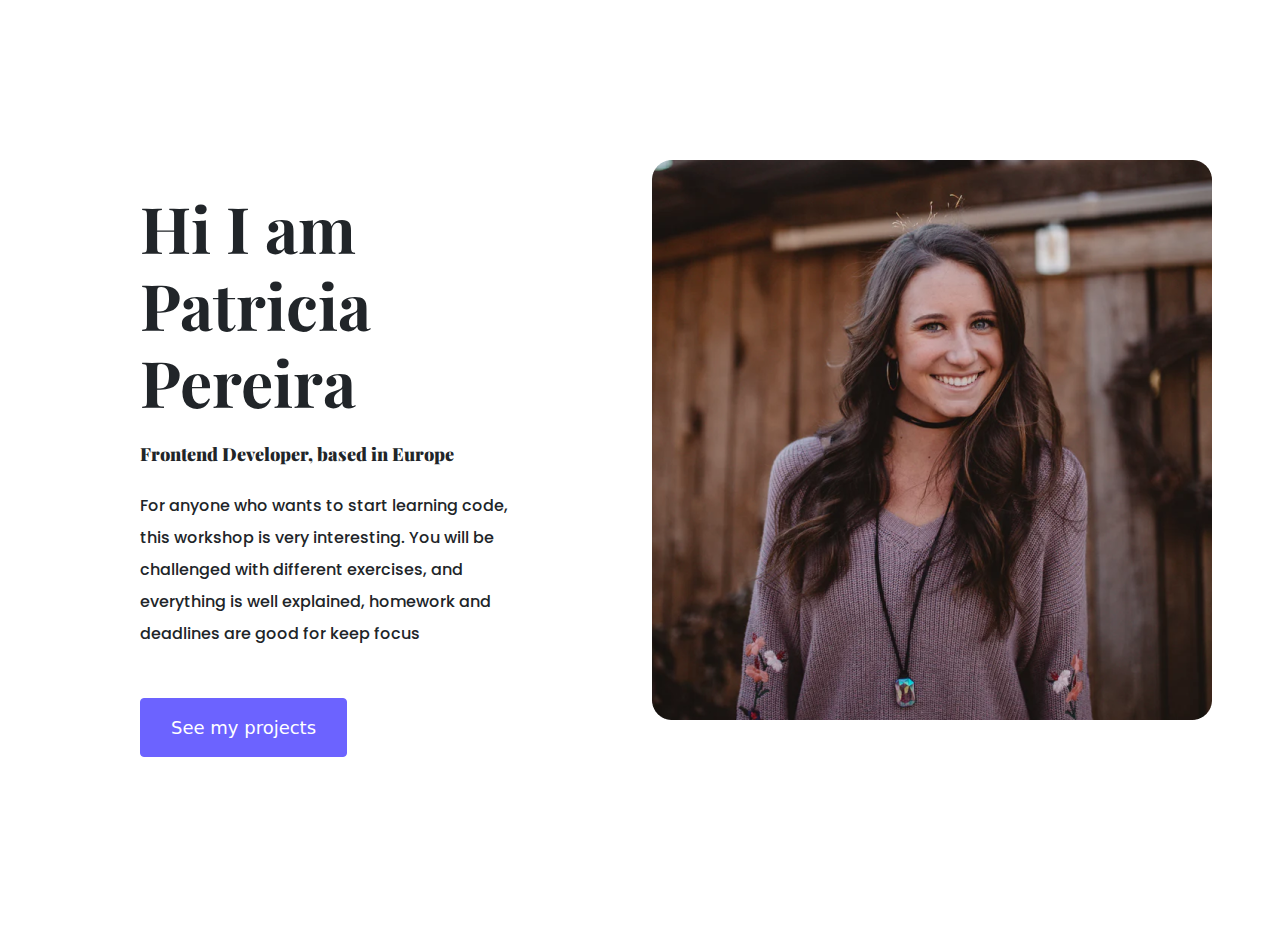
==== about.html @ cb129917 "about.html" ====
<!DOCTYPE html>
<html lang="en">
  <head>
    <meta charset="UTF-8" />
    <meta name="viewport" content="width=device-width, initial-scale=1.0" />
    <link
      href="https://cdn.jsdelivr.net/npm/bootstrap@5.3.3/dist/css/bootstrap.min.css"
      rel="stylesheet"
      integrity="sha384-QWTKZyjpPEjISv5WaRU9OFeRpok6YctnYmDr5pNlyT2bRjXh0JMhjY6hW+ALEwIH"
      crossorigin="anonymous"
    />
    <script
      src="https://cdn.jsdelivr.net/npm/bootstrap@5.3.3/dist/js/bootstrap.bundle.min.js"
      integrity="sha384-YvpcrYf0tY3lHB60NNkmXc5s9fDVZLESaAA55NDzOxhy9GkcIdslK1eN7N6jIeHz"
      crossorigin="anonymous"
    ></script>
    <link rel="preconnect" href="https://fonts.googleapis.com" />
    <link rel="preconnect" href="https://fonts.gstatic.com" crossorigin />
    <link
      href="https://fonts.googleapis.com/css2?family=Playfair+Display:ital,wght@0,400..900;1,400..900&display=swap"
      rel="stylesheet"
    />
    <link rel="preconnect" href="https://fonts.googleapis.com" />
    <link rel="preconnect" href="https://fonts.gstatic.com" crossorigin />
    <link
      href="https://fonts.googleapis.com/css2?family=Playfair+Display:ital,wght@0,400..900;1,400..900&family=Poppins:ital,wght@0,100;0,200;0,300;0,400;0,500;0,600;0,700;0,800;0,900;1,100;1,200;1,300;1,400;1,500;1,600;1,700;1,800;1,900&display=swap"
      rel="stylesheet"
    />
    <link rel="stylesheet" href="src/style.css" />
    <title>About me</title>
  </head>
  <body>
    <div class="about-container">
      <div class="row">
        <div class="col-lg-6">
          <div class="about-container-info">
            <h1 class="mb-4">Hi I am Patricia Pereira</h1>
            <h2 class="mb-4">Frontend Developer, based in Europe</h2>
            <p class="mb-5">
              For anyone who wants to start learning code, this workshop is very
              interesting. You will be challenged with different exercises, and
              everything is well explained, homework and deadlines are good for
              keep focus
            </p>
            <a href="" class="btn btn-branding-outline mb-1">See my projects</a>
          </div>
        </div>

        <div class="col-lg-6">
          <img src="images/Patricia.png" class="img-fluid" alt="" />
        </div>
      </div>
    </div>
  </body>
</html>
---- src/style.css ----
h1 {
  font-family: "Playfair Display", sans-serif;
  font-weight: 700;
  font-size: 96px;
}

.hero .intro {
  font-family: "Poppins", sans-serif;
  font-weight: 700;
  font-size: 36px;
}

.hero p {
  font-family: "Poppins", sans-serif;
  font-size: 24px;
  font-weight: 400;
  line-height: 80px;
}

.hero {
  background: #f9f7fe;
  text-align: center;
  padding: 160px 0;
}

button {
  padding: 15px 30px;
  border: 1px solid #6c63ff;
  border-radius: 4px;
  background: #6c63ff;
  color: white;
}

h2 {
  font-family: "Playfair Display", sans-serif;
  font-size: 64px;
}

p {
  font-family: "Poppins", sans-serif;
  font-weight: normal;
  font-size: 18px;
}

.container p {
  font-family: "Poppins", sans-serif;
  font-size: 16px;
}

.description {
  padding: 120px 60px;
}

.btn-branding-outline {
  color: #6c63ff;
  border: 1px solid #6c63ff;
  text-decoration: none;
  padding: 18px 30px;
  border-radius: 4px;
  font-weight: 500;
}

.about-container {
  margin: 0 auto;
  padding: 160px 20px;
}

.about-container-info {
  margin: 30px 120px;
}
.about-container h1 {
  font-size: 64px;
}

.about-container h2 {
  font-size: 18px;
  font-weight: 900;
}

.about-container p {
  font-size: 16px;
  font-weight: 500;
  line-height: 2;
}

.about-container .btn {
  background: #6c63ff;
  color: white;
  padding: 15px 30px;
  font-size: 18px;
}

@media (max-width: 900px) {
  h1 {
    font-size: 44px;
  }

  h2 {
    font-size: 44px;
  }

  .hero {
    padding: 80px 20px;
  }

  .col-6 {
    width: 100%;
  }

  .description {
    padding: 0;
    text-align: center;
  }

  .about-container {
    text-align: center;
    margin: 0 auto;
    padding: 0 20px;
  }
}
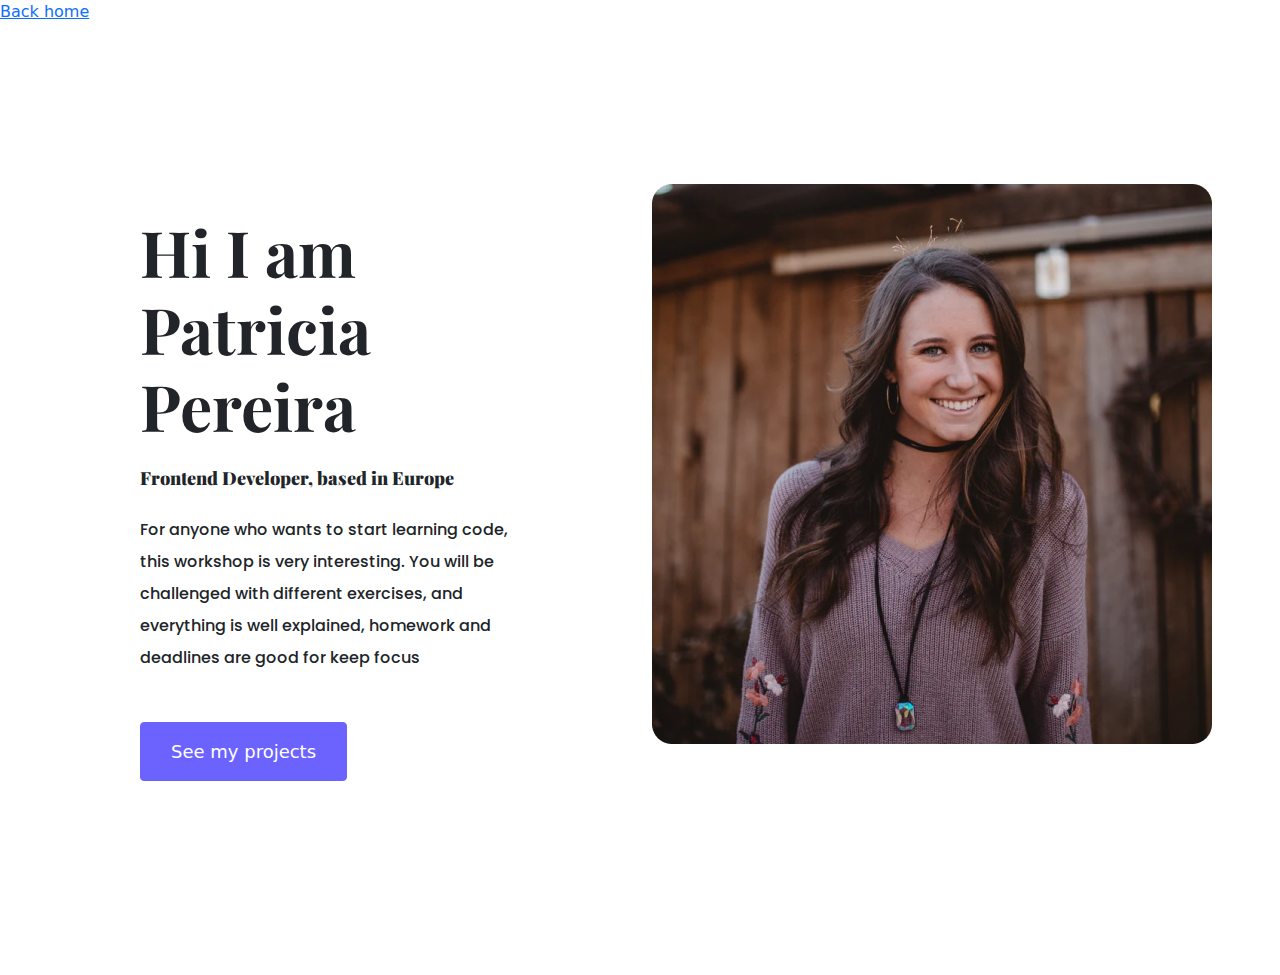
==== commit 0c2518ff: "Buttons added on the header" ====
--- a/about.html
+++ b/about.html
@@ -30,6 +30,9 @@
     <title>About me</title>
   </head>
   <body>
+    <header>
+      <a href="index.html">Back home</a>
+    </header>
     <div class="about-container">
       <div class="row">
         <div class="col-lg-6">
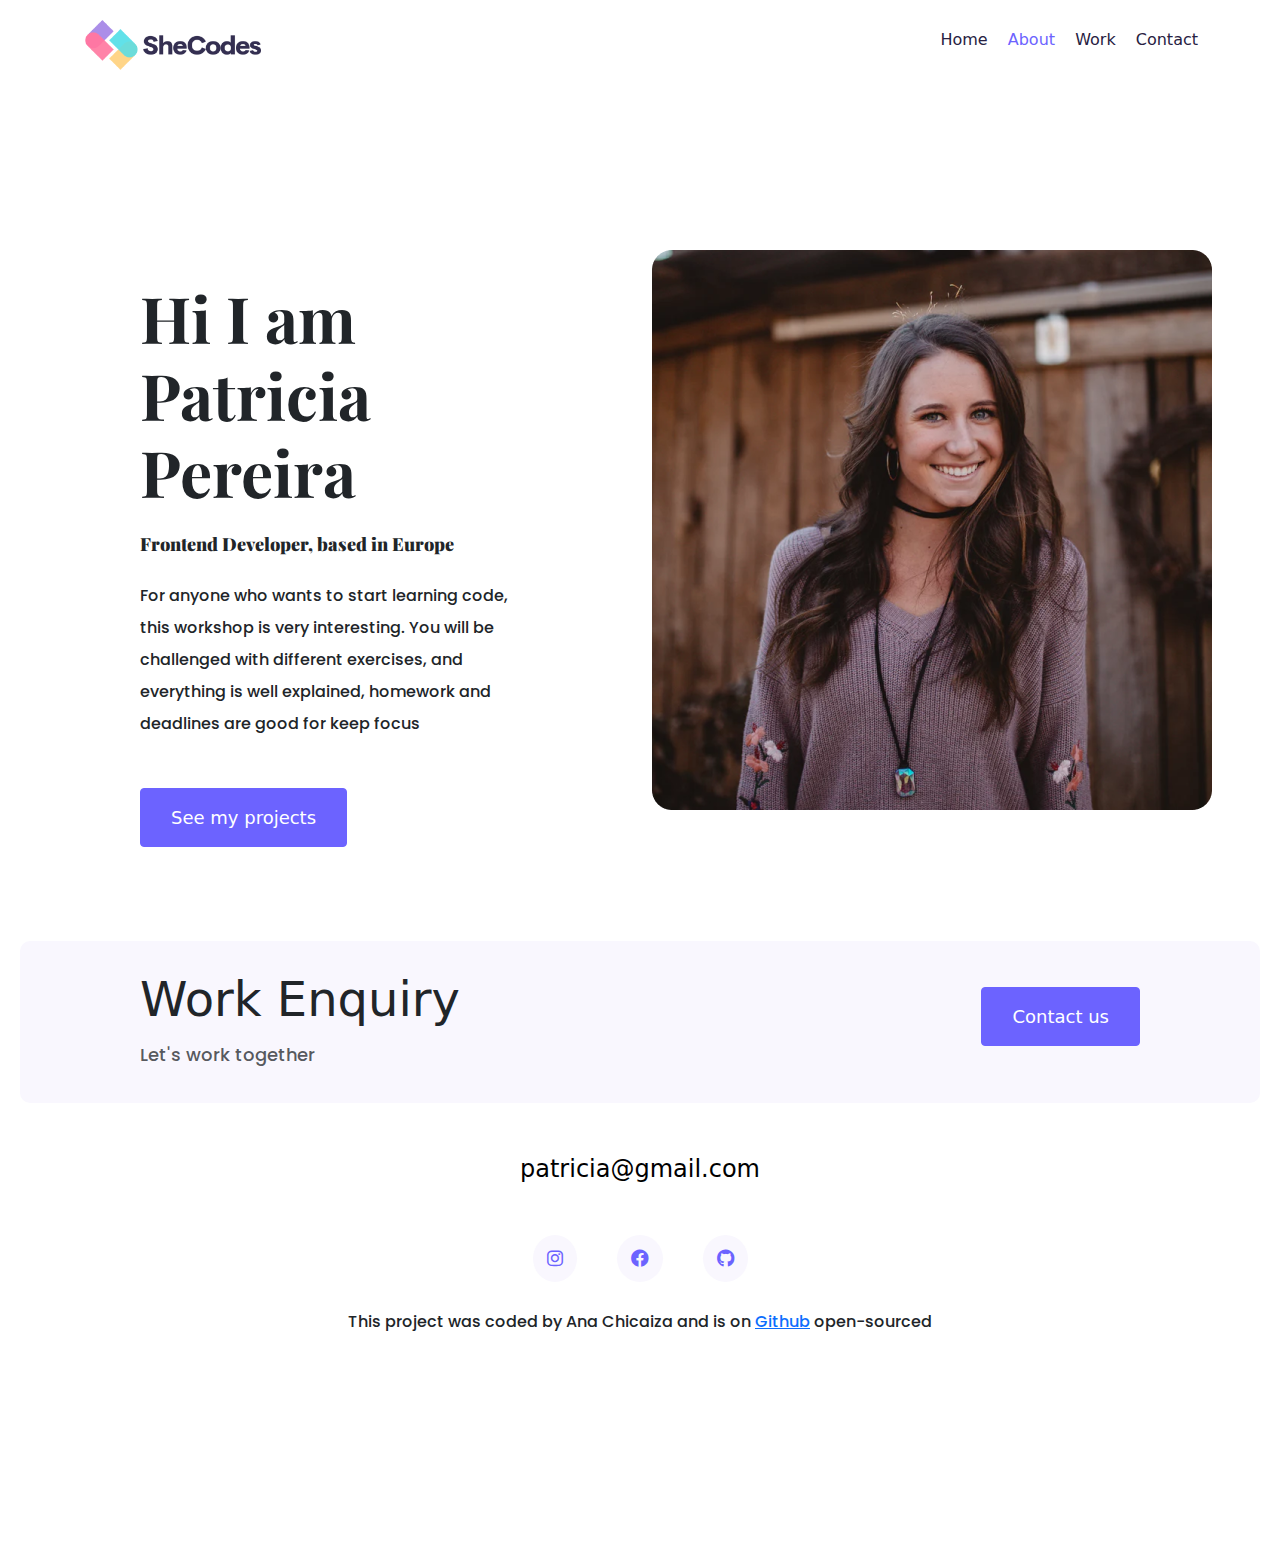
==== commit ed5a2001: "Links and footer added" ====
--- a/about.html
+++ b/about.html
@@ -26,12 +26,43 @@
       href="https://fonts.googleapis.com/css2?family=Playfair+Display:ital,wght@0,400..900;1,400..900&family=Poppins:ital,wght@0,100;0,200;0,300;0,400;0,500;0,600;0,700;0,800;0,900;1,100;1,200;1,300;1,400;1,500;1,600;1,700;1,800;1,900&display=swap"
       rel="stylesheet"
     />
+    <link
+      rel="stylesheet"
+      href="https://cdnjs.cloudflare.com/ajax/libs/font-awesome/6.0.0-beta3/css/all.min.css"
+    />
     <link rel="stylesheet" href="src/style.css" />
     <title>About me</title>
   </head>
   <body>
     <header>
-      <a href="index.html">Back home</a>
+      <div class="container">
+        <nav class="d-flex justify-content-between">
+          <img
+            src="images/logo.png"
+            class="logo d-none d-md-block"
+            alt="patricia logo"
+          />
+          <img
+            src="images/small-logo.jpg"
+            class="small-logo d-block d-md-none"
+            alt="patricia small logo"
+          />
+          <ul>
+            <li>
+              <a href="/">Home</a>
+            </li>
+            <li class="active">
+              <a href="about.html" title="About Patricia"> About </a>
+            </li>
+            <li>
+              <a href="work.html" title="Patricia work">Work</a>
+            </li>
+            <li>
+              <a href="contact.html" title="">Contact</a>
+            </li>
+          </ul>
+        </nav>
+      </div>
     </header>
     <div class="about-container">
       <div class="row">
@@ -53,6 +84,49 @@
           <img src="images/Patricia.png" class="img-fluid" alt="" />
         </div>
       </div>
+      <footer>
+        <div
+          class="contact-box d-flex justify-content-between mb-5 d-none d-md-flex"
+        >
+          <div>
+            <h4>Work Enquiry</h4>
+            <p class="text-muted">Let's work together</p>
+          </div>
+          <div>
+            <a
+              href="contact.html"
+              title="contact patricia"
+              class="btn btn-branding mt-3"
+              >Contact us</a
+            >
+          </div>
+        </div>
+        <div class="d-flex justify-content-center mb-5">
+          <a
+            href="mailto:patricia@gmail.com"
+            class="email-link"
+            title="email Patricia"
+          >
+            patricia@gmail.com
+          </a>
+        </div>
+        <div class="social-links d-flex justify-content-center">
+          <a href="https://www.instagram.com/patricia" title="Github">
+            <i class="fa-brands fa-instagram"></i>
+          </a>
+          <a title="facebook" href="https://www.facebook.com/patricia">
+            <i class="fa-brands fa-facebook"></i>
+          </a>
+          <a title="instagram" href="https://www.github.com/patricia">
+            <i class="fa-brands fa-github"></i>
+          </a>
+        </div>
+        <p class="text-center mt-4">
+          This project was coded by Ana Chicaiza and is on
+          <a href="https://github.com/anachicaiza/Homepage-portfolio">Github</a>
+          open-sourced
+        </p>
+      </footer>
     </div>
   </body>
 </html>
--- a/src/style.css
+++ b/src/style.css
@@ -1,3 +1,38 @@
+.logo {
+  max-width: 200px;
+  max-height: 50px;
+}
+
+nav li {
+  display: inline;
+  list-style: none;
+  line-height: 40px;
+  margin-left: 15px;
+}
+
+nav ul {
+  padding: 0;
+  margin: 0;
+}
+
+nav {
+  padding: 20px 0;
+}
+
+nav a {
+  text-decoration: none;
+  color: #272142;
+  transition: all 100ms ease-in-out;
+}
+
+nav a:hover {
+  color: crimson;
+}
+
+nav li.active a {
+  color: #6c63ff;
+}
+
 h1 {
   font-family: "Playfair Display", sans-serif;
   font-weight: 700;
@@ -23,8 +58,9 @@
   padding: 160px 0;
 }
 
-button {
-  padding: 15px 30px;
+button,
+.btn {
+  padding: 18px 30px;
   border: 1px solid #6c63ff;
   border-radius: 4px;
   background: #6c63ff;
@@ -34,6 +70,10 @@
 h2 {
   font-family: "Playfair Display", sans-serif;
   font-size: 64px;
+}
+
+h4 {
+  font-size: 48px;
 }
 
 p {
@@ -90,6 +130,71 @@
   font-size: 18px;
 }
 
+.container-content {
+  margin: auto 99px;
+  padding: 160px 20px;
+}
+
+.actual-content {
+  margin: 30px;
+}
+
+.actual-content h1 {
+  font-size: 64px;
+  font-family: "Playfair Display", sans-serif;
+}
+.actual-content h3 {
+  font-size: 24px;
+  font-family: "Poppins", sans-serif;
+  line-height: 1.5;
+  margin: 20px 0 0;
+}
+
+.actual-content p {
+  font-size: 14px;
+  font-family: "Poppins", sans-serif;
+}
+
+footer {
+  margin: 60px 0;
+}
+
+footer .contact-box {
+  background-color: #f9f7fe;
+  padding: 30px 120px;
+  border-radius: 10px;
+}
+
+footer .contact-box p {
+  margin: 0;
+  font-size: 18px;
+}
+
+footer .email-link {
+  text-decoration: none;
+  color: black;
+  font-size: 24px;
+  text-align: center;
+}
+
+footer .email-link:hover {
+  color: #6c63ff;
+}
+
+footer .social-links a:hover {
+  color: white;
+  background-color: #6c63ff;
+}
+
+footer .social-links a {
+  margin: 0 20px;
+  color: #6c63ff;
+  background-color: #f9f7fe;
+  padding: 10px 14px;
+  font-size: 18px;
+  border-radius: 50%;
+}
+
 @media (max-width: 900px) {
   h1 {
     font-size: 44px;
@@ -97,6 +202,10 @@
 
   h2 {
     font-size: 44px;
+  }
+
+  h4 {
+    font-size: 18px;
   }
 
   .hero {
@@ -117,4 +226,8 @@
     margin: 0 auto;
     padding: 0 20px;
   }
-}
+
+  .container-content {
+    text-align: center;
+  }
+}
